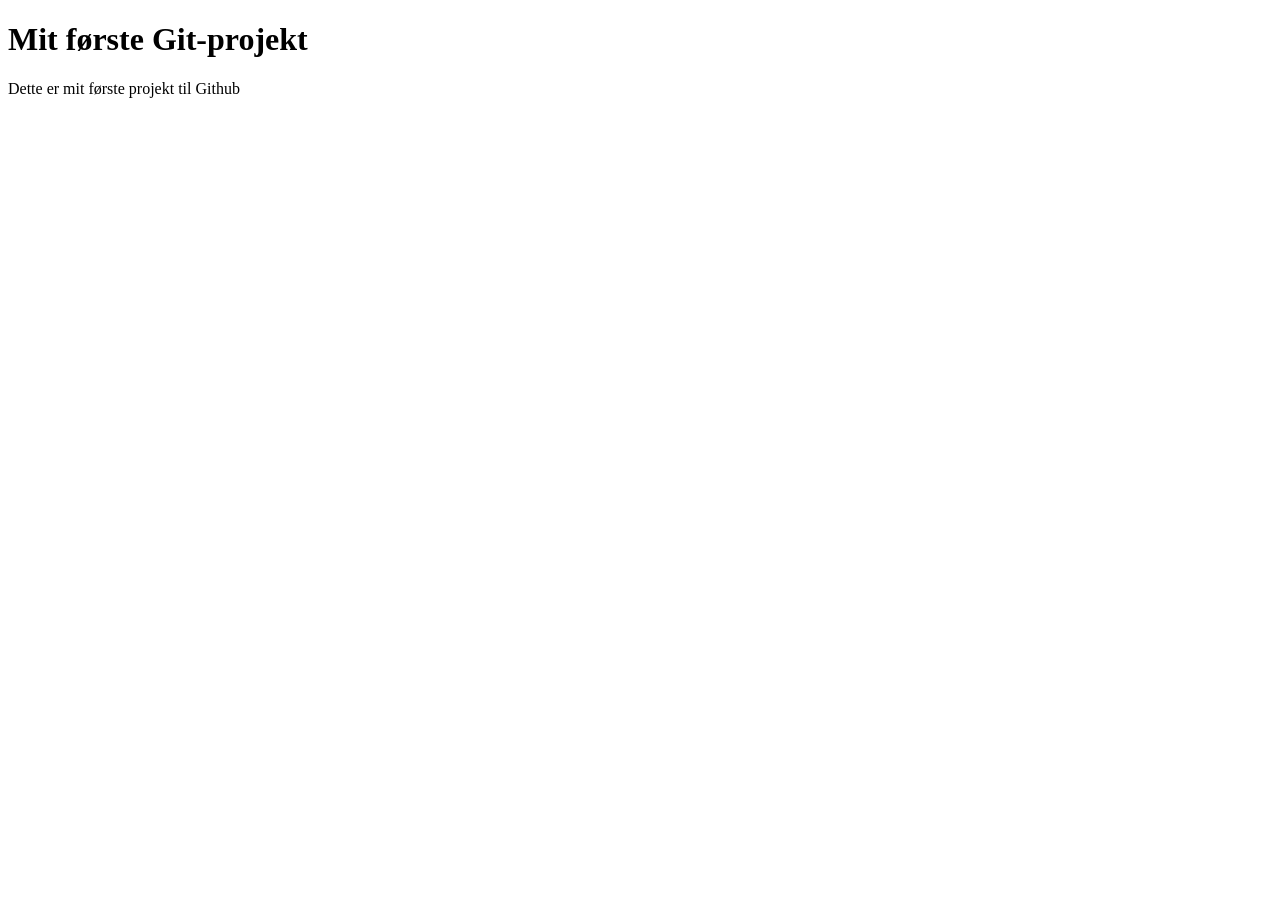
==== index.html @ c8fcaeec "Mit første commit" ====
<!DOCTYPE html>
<html lang="da">
<head>
    <meta charset="UTF-8">
    <title>Git-projekt</title>
</head>
<body>
<h1>Mit første Git-projekt</h1>
<p>Dette er mit første projekt til Github</p>

</body>
</html>
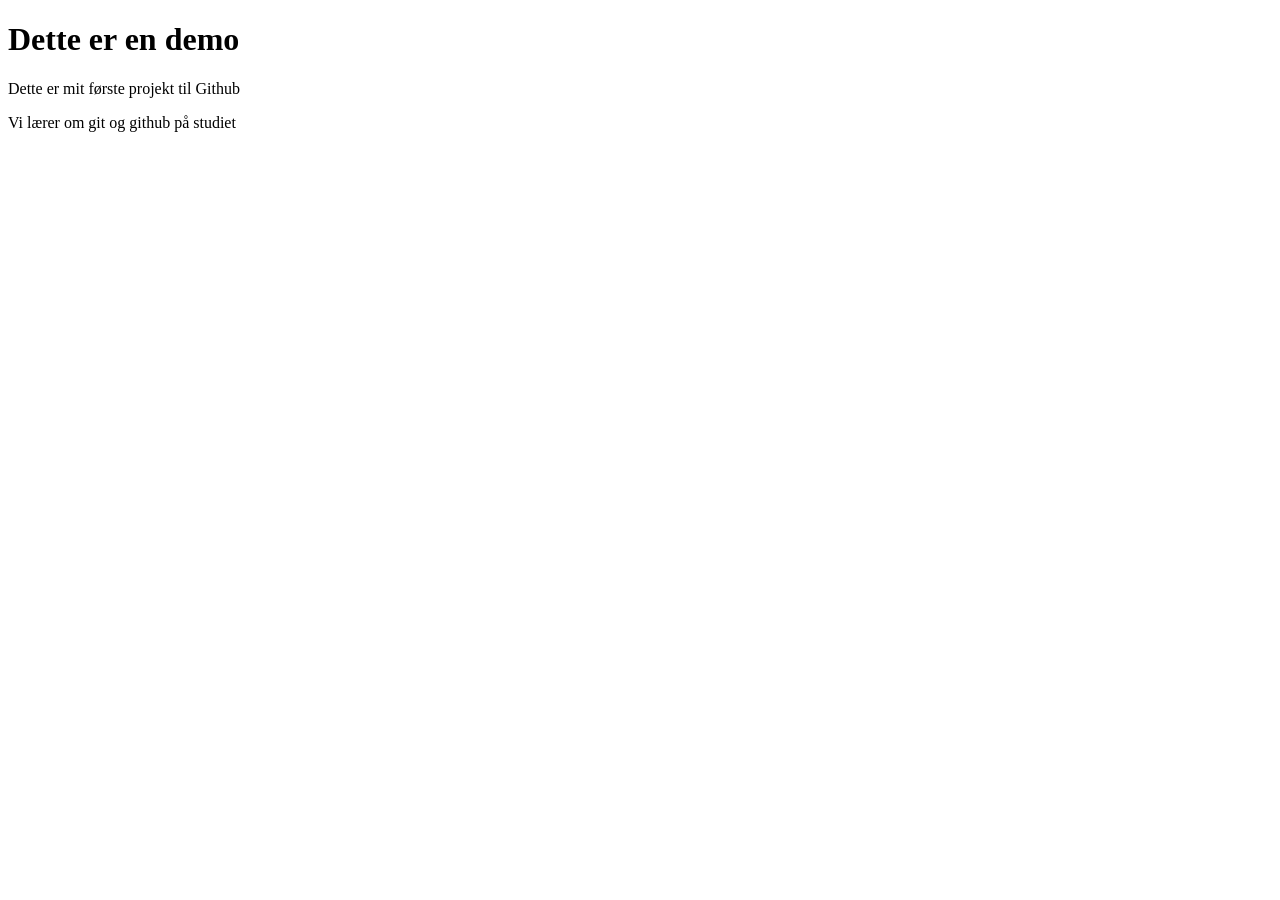
==== commit 790110b1: "Ny tekstfelt om læring" ====
--- a/index.html
+++ b/index.html
@@ -5,8 +5,9 @@
     <title>Git-projekt</title>
 </head>
 <body>
-<h1>Mit første Git-projekt</h1>
+<h1>Dette er en demo</h1>
 <p>Dette er mit første projekt til Github</p>
+<p>Vi lærer om git og github på studiet</p>
 
 </body>
 </html>
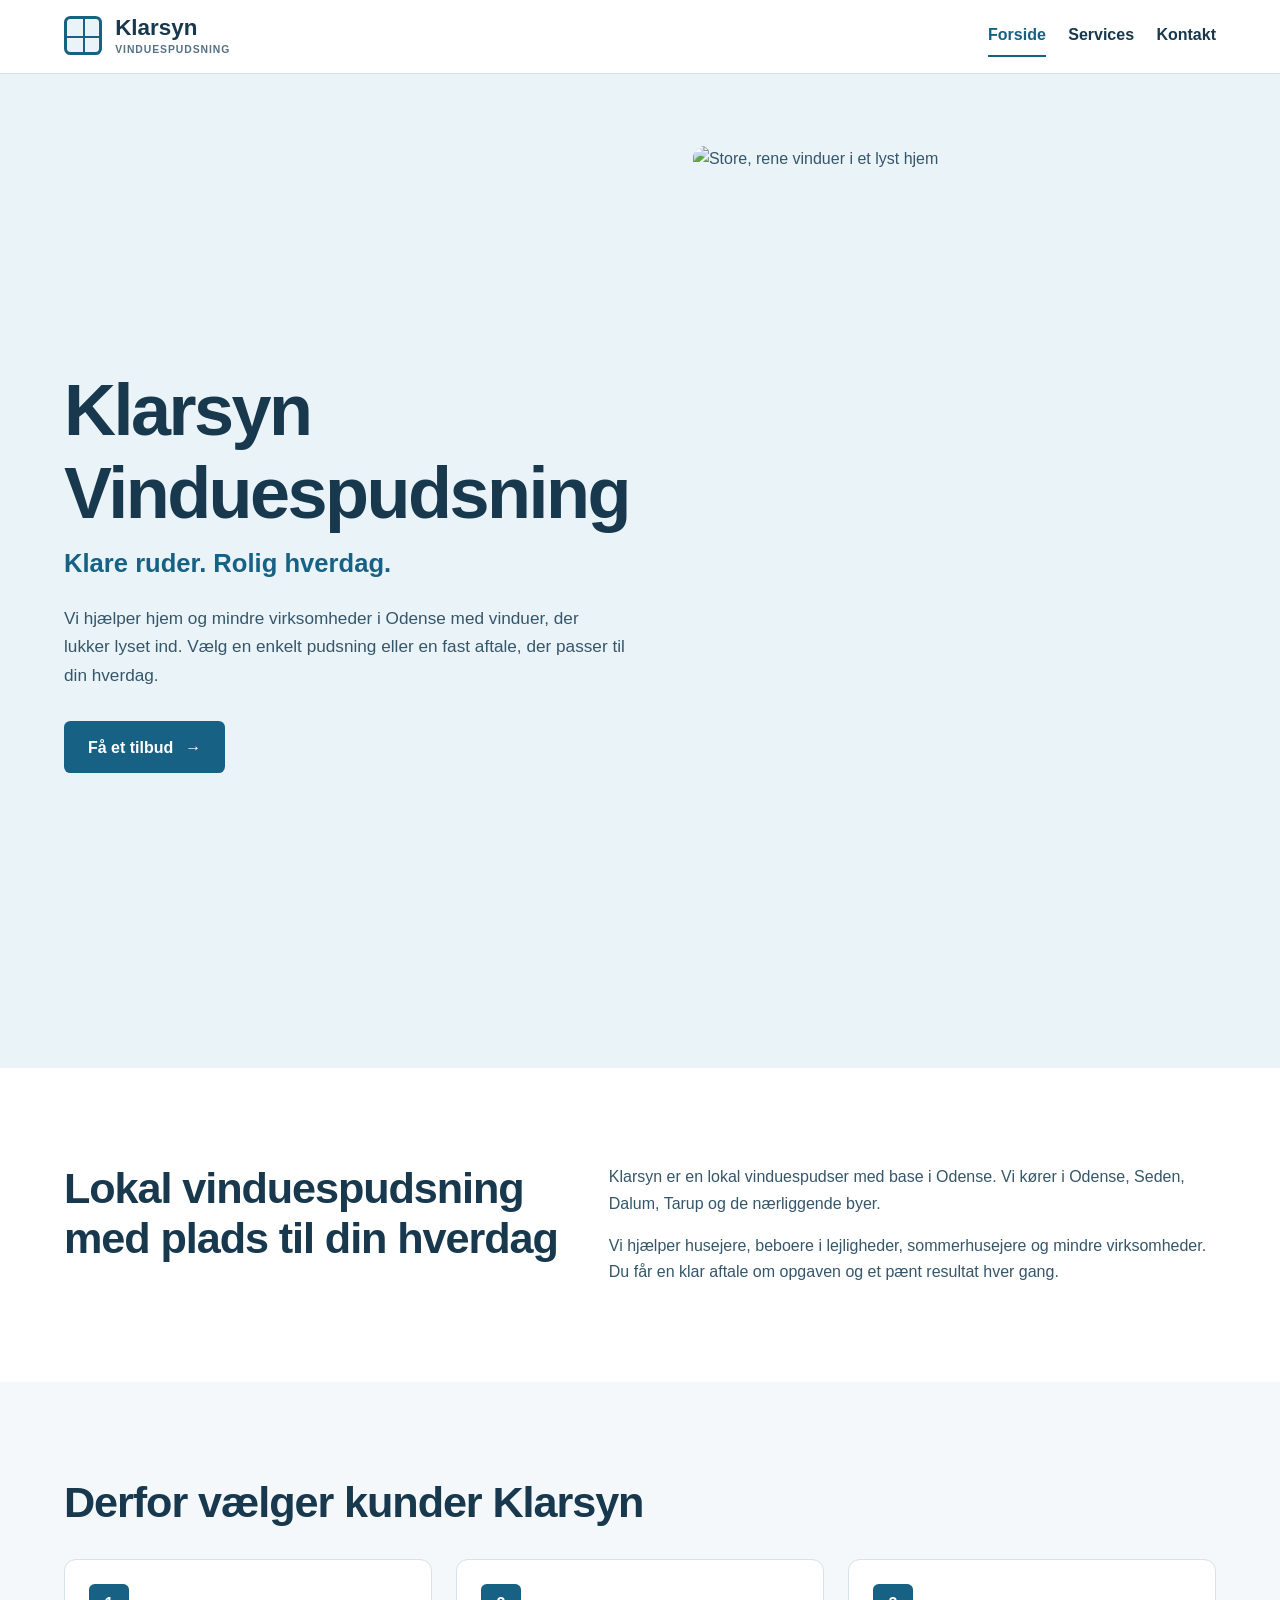
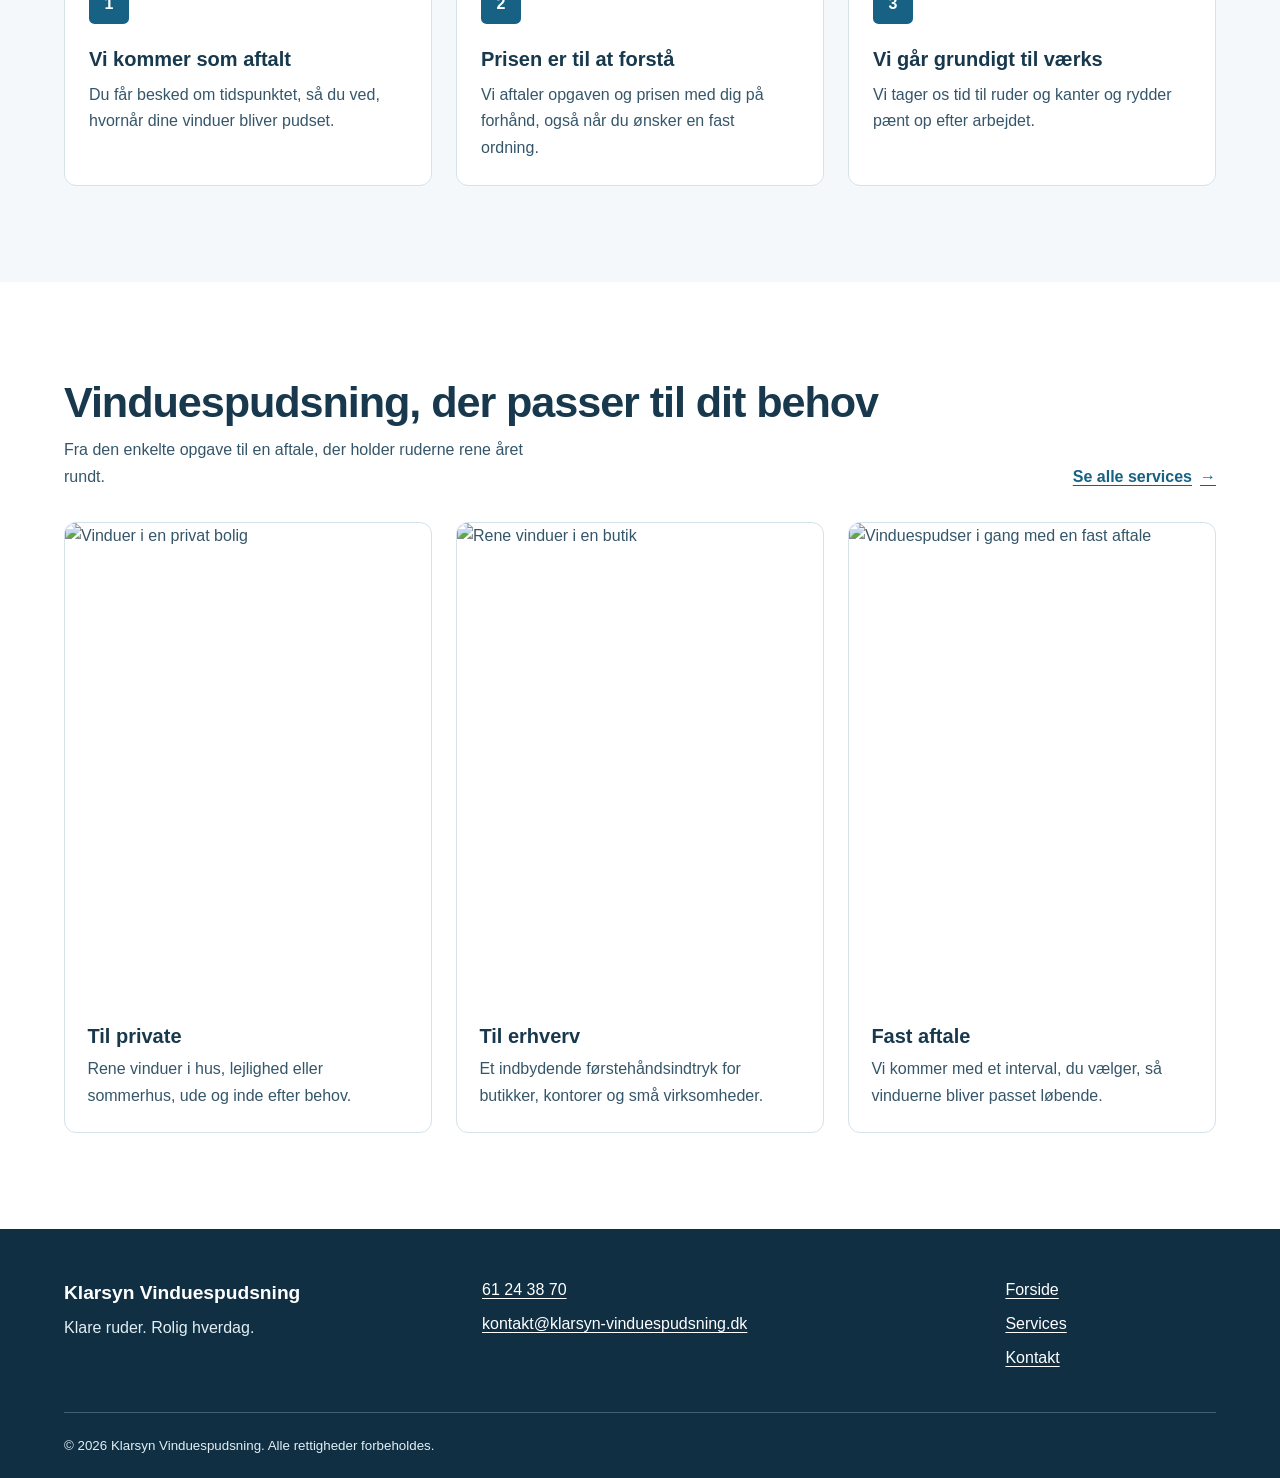
==== commit cb8a5e6b: "Ny vinduespudser hjemmeside" ====
--- a/index.html
+++ b/index.html
@@ -2,12 +2,133 @@
 <html lang="da">
 <head>
     <meta charset="UTF-8">
-    <title>Git-projekt</title>
+    <meta name="viewport" content="width=device-width, initial-scale=1">
+    <meta name="description" content="Klarsyn Vinduespudsning pudser vinduer for private og mindre virksomheder i Odense og omegn. Få rene ruder og en aftale, der passer dig.">
+    <title>Klarsyn Vinduespudsning | Forside</title>
+    <link rel="stylesheet" href="css/styles.css">
 </head>
 <body>
-<h1>Dette er en demo</h1>
-<p>Dette er mit første projekt til Github</p>
-<p>Vi lærer om git og github på studiet</p>
+    <!-- Fælles header og navigation -->
+    <header class="site-header">
+        <div class="container header-inner">
+            <a class="brand" href="index.html" aria-label="Klarsyn Vinduespudsning – til forsiden">
+                <span class="brand-mark" aria-hidden="true"></span>
+                <span class="brand-name">Klarsyn <small>Vinduespudsning</small></span>
+            </a>
+            <nav class="main-navigation" aria-label="Hovednavigation">
+                <ul>
+                    <li><a href="index.html" aria-current="page">Forside</a></li>
+                    <li><a href="services.html">Services</a></li>
+                    <li><a href="contact.html">Kontakt</a></li>
+                </ul>
+            </nav>
+        </div>
+    </header>
 
+    <main>
+        <!-- Hero med introduktion og kontaktmulighed -->
+        <section class="hero">
+            <div class="container hero-grid">
+                <div class="hero-content">
+                    <h1>Klarsyn Vinduespudsning</h1>
+                    <p class="hero-tagline">Klare ruder. Rolig hverdag.</p>
+                    <p>Vi hjælper hjem og mindre virksomheder i Odense med vinduer, der lukker lyset ind. Vælg en enkelt pudsning eller en fast aftale, der passer til din hverdag.</p>
+                    <a class="button button-primary" href="contact.html">Få et tilbud <span aria-hidden="true">→</span></a>
+                </div>
+                <img class="hero-image" src="https://placehold.co/1200x850/e4f0f6/24475f?text=Rene+vinduer+i+et+lyst+hjem" alt="Store, rene vinduer i et lyst hjem" width="1200" height="850">
+            </div>
+        </section>
+
+        <!-- Kort præsentation af virksomheden -->
+        <section class="section about" aria-labelledby="about-title">
+            <div class="container about-grid">
+                <h2 id="about-title">Lokal vinduespudsning med plads til din hverdag</h2>
+                <div>
+                    <p>Klarsyn er en lokal vinduespudser med base i Odense. Vi kører i Odense, Seden, Dalum, Tarup og de nærliggende byer.</p>
+                    <p>Vi hjælper husejere, beboere i lejligheder, sommerhusejere og mindre virksomheder. Du får en klar aftale om opgaven og et pænt resultat hver gang.</p>
+                </div>
+            </div>
+        </section>
+
+        <!-- Tre grunde til at vælge Klarsyn -->
+        <section class="section benefits-section" aria-labelledby="benefits-title">
+            <div class="container">
+                <h2 id="benefits-title">Derfor vælger kunder Klarsyn</h2>
+                <div class="benefits">
+                    <article class="benefit">
+                        <span class="benefit-number">1</span>
+                        <h3>Vi kommer som aftalt</h3>
+                        <p>Du får besked om tidspunktet, så du ved, hvornår dine vinduer bliver pudset.</p>
+                    </article>
+                    <article class="benefit">
+                        <span class="benefit-number">2</span>
+                        <h3>Prisen er til at forstå</h3>
+                        <p>Vi aftaler opgaven og prisen med dig på forhånd, også når du ønsker en fast ordning.</p>
+                    </article>
+                    <article class="benefit">
+                        <span class="benefit-number">3</span>
+                        <h3>Vi går grundigt til værks</h3>
+                        <p>Vi tager os tid til ruder og kanter og rydder pænt op efter arbejdet.</p>
+                    </article>
+                </div>
+            </div>
+        </section>
+
+        <!-- Udvalgte services -->
+        <section class="section" aria-labelledby="services-title">
+            <div class="container">
+                <div class="section-heading">
+                    <div>
+                        <h2 id="services-title">Vinduespudsning, der passer til dit behov</h2>
+                        <p>Fra den enkelte opgave til en aftale, der holder ruderne rene året rundt.</p>
+                    </div>
+                    <a class="text-link" href="services.html">Se alle services <span aria-hidden="true">→</span></a>
+                </div>
+                <div class="service-cards">
+                    <article class="service-card">
+                        <img src="https://placehold.co/700x480/e9f2f6/24475f?text=Vinduer+i+privat+bolig" alt="Vinduer i en privat bolig" width="700" height="480" loading="lazy">
+                        <div class="service-card-content">
+                            <h3>Til private</h3>
+                            <p>Rene vinduer i hus, lejlighed eller sommerhus, ude og inde efter behov.</p>
+                        </div>
+                    </article>
+                    <article class="service-card">
+                        <img src="https://placehold.co/700x480/e9f2f6/24475f?text=Butiksvinduer" alt="Rene vinduer i en butik" width="700" height="480" loading="lazy">
+                        <div class="service-card-content">
+                            <h3>Til erhverv</h3>
+                            <p>Et indbydende førstehåndsindtryk for butikker, kontorer og små virksomheder.</p>
+                        </div>
+                    </article>
+                    <article class="service-card">
+                        <img src="https://placehold.co/700x480/e9f2f6/24475f?text=Fast+vinduespudsning" alt="Vinduespudser i gang med en fast aftale" width="700" height="480" loading="lazy">
+                        <div class="service-card-content">
+                            <h3>Fast aftale</h3>
+                            <p>Vi kommer med et interval, du vælger, så vinduerne bliver passet løbende.</p>
+                        </div>
+                    </article>
+                </div>
+            </div>
+        </section>
+    </main>
+
+    <!-- Fælles footer -->
+    <footer class="site-footer">
+        <div class="container footer-grid">
+            <div>
+                <p class="footer-brand">Klarsyn Vinduespudsning</p>
+                <p>Klare ruder. Rolig hverdag.</p>
+            </div>
+            <div class="footer-contact">
+                <a href="tel:+4561243870">61 24 38 70</a>
+                <a href="mailto:kontakt@klarsyn-vinduespudsning.dk">kontakt@klarsyn-vinduespudsning.dk</a>
+            </div>
+            <nav class="footer-navigation" aria-label="Footernavigation">
+                <a href="index.html">Forside</a>
+                <a href="services.html">Services</a>
+                <a href="contact.html">Kontakt</a>
+            </nav>
+        </div>
+        <div class="container footer-bottom"><small>© 2026 Klarsyn Vinduespudsning. Alle rettigheder forbeholdes.</small></div>
+    </footer>
 </body>
-</html>+</html>
--- a/css/styles.css
+++ b/css/styles.css
@@ -0,0 +1,700 @@
+/* Fælles farver, typografi og afstande */
+:root {
+    --color-ink: #17384d;
+    --color-body: #35566a;
+    --color-muted: #557183;
+    --color-primary: #176184;
+    --color-primary-dark: #104b67;
+    --color-sky: #eaf4f8;
+    --color-soft: #f5f8fa;
+    --color-white: #ffffff;
+    --color-border: #d4e2e9;
+    --color-focus: #a94e12;
+    --space-small: 0.75rem;
+    --space-medium: 1.5rem;
+    --space-large: 3rem;
+    --section-space: 4.5rem;
+    --content-width: 72rem;
+    --radius: 0.75rem;
+}
+
+* {
+    box-sizing: border-box;
+}
+
+html {
+    scroll-behavior: smooth;
+}
+
+body {
+    margin: 0;
+    color: var(--color-body);
+    background: var(--color-white);
+    font-family: "Segoe UI", Arial, sans-serif;
+    line-height: 1.65;
+}
+
+::selection {
+    color: var(--color-ink);
+    background: #bddce9;
+}
+
+img {
+    display: block;
+    max-width: 100%;
+}
+
+h1,
+h2,
+h3,
+p {
+    margin-top: 0;
+}
+
+h1,
+h2,
+h3 {
+    color: var(--color-ink);
+    line-height: 1.15;
+}
+
+h1 {
+    font-size: clamp(2.5rem, 7vw, 4.5rem);
+    letter-spacing: -0.035em;
+}
+
+h2 {
+    font-size: clamp(1.8rem, 4vw, 2.7rem);
+    letter-spacing: -0.025em;
+}
+
+h3 {
+    font-size: 1.25rem;
+}
+
+a {
+    color: var(--color-primary);
+    text-underline-offset: 0.2em;
+}
+
+a:hover {
+    color: var(--color-primary-dark);
+}
+
+:focus-visible {
+    outline: 3px solid var(--color-focus);
+    outline-offset: 4px;
+}
+
+.container {
+    width: min(100% - 2rem, var(--content-width));
+    margin-inline: auto;
+}
+
+.section {
+    padding-block: var(--section-space);
+}
+
+/* Header og navigation */
+.site-header {
+    background: var(--color-white);
+    border-bottom: 1px solid var(--color-border);
+}
+
+.header-inner {
+    display: flex;
+    flex-direction: column;
+    gap: 0.8rem;
+    padding-block: 1rem;
+}
+
+.brand {
+    display: inline-flex;
+    align-items: center;
+    gap: 0.8rem;
+    align-self: flex-start;
+    color: var(--color-ink);
+    font-size: 1.4rem;
+    font-weight: 700;
+    line-height: 1.1;
+    text-decoration: none;
+}
+
+.brand:hover {
+    color: var(--color-primary);
+}
+
+.brand-name small {
+    display: block;
+    margin-top: 0.2rem;
+    color: var(--color-muted);
+    font-size: 0.65rem;
+    font-weight: 700;
+    letter-spacing: 0.09em;
+    text-transform: uppercase;
+}
+
+.brand-mark {
+    position: relative;
+    display: block;
+    width: 2.4rem;
+    height: 2.4rem;
+    flex: 0 0 auto;
+    border: 3px solid var(--color-primary);
+    border-radius: 0.4rem;
+    background: var(--color-sky);
+}
+
+.brand-mark::before,
+.brand-mark::after {
+    position: absolute;
+    content: "";
+    background: var(--color-primary);
+}
+
+.brand-mark::before {
+    top: 0;
+    bottom: 0;
+    left: 50%;
+    width: 2px;
+}
+
+.brand-mark::after {
+    top: 50%;
+    right: 0;
+    left: 0;
+    height: 2px;
+}
+
+.main-navigation ul {
+    display: flex;
+    flex-wrap: wrap;
+    gap: 0.25rem 1.4rem;
+    margin: 0;
+    padding: 0;
+    list-style: none;
+}
+
+.main-navigation a {
+    display: inline-block;
+    padding: 0.4rem 0;
+    border-bottom: 2px solid transparent;
+    color: var(--color-ink);
+    font-weight: 600;
+    text-decoration: none;
+    transition: color 150ms ease, border-color 150ms ease;
+}
+
+.main-navigation a:hover,
+.main-navigation a[aria-current="page"] {
+    border-color: var(--color-primary);
+    color: var(--color-primary);
+}
+
+/* Knapper og tekstlinks */
+.button {
+    display: inline-flex;
+    align-items: center;
+    justify-content: center;
+    gap: 0.75rem;
+    min-height: 3.25rem;
+    padding: 0.75rem 1.5rem;
+    border: 0;
+    border-radius: 0.4rem;
+    font: inherit;
+    font-weight: 700;
+    line-height: 1.2;
+    text-align: center;
+    text-decoration: none;
+    cursor: pointer;
+    transition: background-color 150ms ease, color 150ms ease, transform 150ms ease;
+}
+
+.button:hover {
+    transform: translateY(-2px);
+}
+
+.button-primary {
+    color: var(--color-white);
+    background: var(--color-primary);
+}
+
+.button-primary:hover {
+    color: var(--color-white);
+    background: var(--color-primary-dark);
+}
+
+.button-light {
+    color: var(--color-ink);
+    background: var(--color-white);
+}
+
+.button-light:hover {
+    color: var(--color-ink);
+    background: var(--color-sky);
+}
+
+.text-link {
+    display: inline-flex;
+    align-items: center;
+    gap: 0.5rem;
+    font-weight: 700;
+}
+
+/* Forsidens hero og præsentation */
+.hero {
+    overflow: hidden;
+    background: var(--color-sky);
+}
+
+.hero-grid {
+    display: grid;
+    gap: 2.5rem;
+    align-items: center;
+    padding-block: 3rem;
+}
+
+.hero-content {
+    max-width: 36rem;
+}
+
+.hero h1 {
+    margin-bottom: 0.75rem;
+}
+
+.hero-tagline {
+    margin-bottom: 1.5rem;
+    color: var(--color-primary);
+    font-size: clamp(1.2rem, 3vw, 1.6rem);
+    font-weight: 700;
+    line-height: 1.3;
+}
+
+.hero-content > p:not(.hero-tagline) {
+    max-width: 60ch;
+    margin-bottom: 2rem;
+    font-size: 1.075rem;
+}
+
+.hero-image {
+    width: 100%;
+    aspect-ratio: 12 / 8.5;
+    border-radius: var(--radius);
+    object-fit: cover;
+}
+
+.about-grid {
+    display: grid;
+    gap: 1rem 3rem;
+}
+
+.about-grid h2,
+.about-grid p:last-child {
+    margin-bottom: 0;
+}
+
+.about-grid p {
+    max-width: 68ch;
+}
+
+/* Fordele og servicekort */
+.benefits-section {
+    background: var(--color-soft);
+}
+
+.benefits-section h2 {
+    margin-bottom: 2rem;
+}
+
+.benefits {
+    display: grid;
+    gap: 1.5rem;
+}
+
+.benefit {
+    padding: 1.5rem;
+    border: 1px solid var(--color-border);
+    border-radius: var(--radius);
+    background: var(--color-white);
+}
+
+.benefit-number {
+    display: grid;
+    place-items: center;
+    width: 2.5rem;
+    height: 2.5rem;
+    margin-bottom: 1.5rem;
+    border-radius: 0.35rem;
+    color: var(--color-white);
+    background: var(--color-primary);
+    font-weight: 700;
+    line-height: 1;
+}
+
+.benefit h3 {
+    margin-bottom: 0.65rem;
+}
+
+.benefit p {
+    max-width: 34ch;
+    margin-bottom: 0;
+}
+
+.section-heading {
+    display: flex;
+    flex-direction: column;
+    gap: 0.5rem 1.5rem;
+    margin-bottom: 2rem;
+}
+
+.section-heading h2 {
+    margin-bottom: 0.6rem;
+}
+
+.section-heading p {
+    max-width: 56ch;
+    margin-bottom: 0;
+}
+
+.service-cards {
+    display: grid;
+    gap: 1.5rem;
+}
+
+.service-card {
+    overflow: hidden;
+    border: 1px solid var(--color-border);
+    border-radius: var(--radius);
+    background: var(--color-white);
+}
+
+.service-card img {
+    width: 100%;
+    aspect-ratio: 7 / 4.8;
+    object-fit: cover;
+}
+
+.service-card-content {
+    padding: 1.4rem;
+}
+
+.service-card h3 {
+    margin-bottom: 0.5rem;
+}
+
+.service-card p {
+    margin-bottom: 0;
+}
+
+/* Undersider og detaljerede services */
+.page-intro {
+    padding-block: 3.5rem;
+    background: var(--color-sky);
+}
+
+.page-intro h1 {
+    margin-bottom: 1rem;
+}
+
+.page-intro p {
+    max-width: 60ch;
+    margin-bottom: 0;
+    font-size: 1.1rem;
+}
+
+.service-list {
+    display: grid;
+    gap: 3rem;
+}
+
+.service-detail {
+    display: grid;
+    gap: 1.8rem 3rem;
+    align-items: center;
+    padding-bottom: 3rem;
+    border-bottom: 1px solid var(--color-border);
+}
+
+.service-detail:last-child {
+    padding-bottom: 0;
+    border-bottom: 0;
+}
+
+.service-detail img {
+    width: 100%;
+    aspect-ratio: 9 / 6.5;
+    border-radius: var(--radius);
+    object-fit: cover;
+}
+
+.service-detail h2 {
+    margin-bottom: 1rem;
+}
+
+.service-detail p {
+    max-width: 62ch;
+}
+
+.check-list {
+    display: grid;
+    gap: 0.65rem;
+    margin: 1.5rem 0 0;
+    padding-left: 1.2rem;
+}
+
+.check-list li::marker {
+    color: var(--color-primary);
+}
+
+.cta-section {
+    padding-block: 3.5rem;
+    color: var(--color-white);
+    background: var(--color-ink);
+}
+
+.cta-inner {
+    display: flex;
+    flex-direction: column;
+    gap: 1.5rem;
+    align-items: flex-start;
+}
+
+.cta-section h2 {
+    margin-bottom: 0.75rem;
+    color: var(--color-white);
+}
+
+.cta-section p {
+    margin-bottom: 0;
+    color: #e1eff5;
+}
+
+/* Kontaktoplysninger og formular */
+.contact-grid {
+    display: grid;
+    gap: 3rem;
+}
+
+.contact-details h2,
+.form-panel h2 {
+    margin-bottom: 1.5rem;
+}
+
+.contact-details dl {
+    display: grid;
+    gap: 1.25rem;
+    margin: 0;
+}
+
+.contact-details dt {
+    color: var(--color-ink);
+    font-weight: 700;
+}
+
+.contact-details dd {
+    margin: 0;
+    overflow-wrap: anywhere;
+}
+
+.quote-tip {
+    margin-top: 2rem;
+    padding: 1.5rem;
+    border-radius: var(--radius);
+    background: var(--color-sky);
+}
+
+.quote-tip h3 {
+    margin-bottom: 0.5rem;
+}
+
+.quote-tip p {
+    margin-bottom: 0;
+}
+
+.form-panel {
+    padding: 1.5rem;
+    border: 1px solid var(--color-border);
+    border-radius: var(--radius);
+    background: var(--color-white);
+}
+
+.form-panel > p {
+    margin-bottom: 1.5rem;
+}
+
+.contact-form {
+    display: grid;
+    gap: 1.2rem;
+}
+
+.form-field {
+    display: grid;
+    gap: 0.4rem;
+}
+
+.form-field label {
+    color: var(--color-ink);
+    font-weight: 700;
+}
+
+.form-field input,
+.form-field select,
+.form-field textarea {
+    width: 100%;
+    min-height: 3rem;
+    padding: 0.7rem 0.8rem;
+    border: 1px solid #8aa4b2;
+    border-radius: 0.35rem;
+    color: var(--color-ink);
+    background: var(--color-white);
+    font: inherit;
+}
+
+.form-field textarea {
+    resize: vertical;
+}
+
+.form-field input:hover,
+.form-field select:hover,
+.form-field textarea:hover {
+    border-color: var(--color-primary);
+}
+
+.contact-form .button {
+    justify-self: start;
+}
+
+.form-note {
+    max-width: 60ch;
+    margin: 0;
+    font-size: 0.9rem;
+}
+
+/* Fælles footer */
+.site-footer {
+    padding-top: 3rem;
+    color: #e1eff5;
+    background: #102f43;
+}
+
+.footer-grid {
+    display: grid;
+    gap: 2rem;
+    padding-bottom: 2.5rem;
+}
+
+.footer-brand {
+    margin-bottom: 0.4rem;
+    color: var(--color-white);
+    font-size: 1.2rem;
+    font-weight: 700;
+}
+
+.site-footer p:last-child {
+    margin-bottom: 0;
+}
+
+.footer-contact,
+.footer-navigation {
+    display: flex;
+    flex-direction: column;
+    align-items: flex-start;
+    gap: 0.5rem;
+}
+
+.site-footer a {
+    color: var(--color-white);
+    overflow-wrap: anywhere;
+}
+
+.site-footer a:hover {
+    color: #b7deef;
+}
+
+.footer-bottom {
+    padding-block: 1.2rem;
+    border-top: 1px solid #416072;
+}
+
+@media (min-width: 640px) {
+    .header-inner {
+        flex-direction: row;
+        justify-content: space-between;
+        align-items: center;
+    }
+
+    .benefits,
+    .service-cards {
+        grid-template-columns: repeat(2, minmax(0, 1fr));
+    }
+
+    .section-heading {
+        flex-direction: row;
+        justify-content: space-between;
+        align-items: end;
+    }
+
+    .footer-grid {
+        grid-template-columns: repeat(2, minmax(0, 1fr));
+    }
+}
+
+@media (min-width: 900px) {
+    :root {
+        --section-space: 6rem;
+    }
+
+    .hero-grid {
+        grid-template-columns: 0.95fr 1.05fr;
+        gap: 4rem;
+        padding-block: 4.5rem;
+    }
+
+    .about-grid {
+        grid-template-columns: 0.9fr 1.1fr;
+    }
+
+    .benefits,
+    .service-cards {
+        grid-template-columns: repeat(3, minmax(0, 1fr));
+    }
+
+    .service-detail {
+        grid-template-columns: repeat(2, minmax(0, 1fr));
+        gap: 4rem;
+    }
+
+    .service-detail:nth-child(even) img {
+        order: 2;
+    }
+
+    .cta-inner {
+        flex-direction: row;
+        justify-content: space-between;
+        align-items: center;
+    }
+
+    .contact-grid {
+        grid-template-columns: 0.85fr 1.15fr;
+        gap: 5rem;
+    }
+
+    .form-panel {
+        padding: 2rem;
+    }
+
+    .footer-grid {
+        grid-template-columns: 1.1fr 1.4fr 0.6fr;
+    }
+}
+
+@media (prefers-reduced-motion: reduce) {
+    html {
+        scroll-behavior: auto;
+    }
+
+    .button,
+    .main-navigation a {
+        transition: none;
+    }
+}
